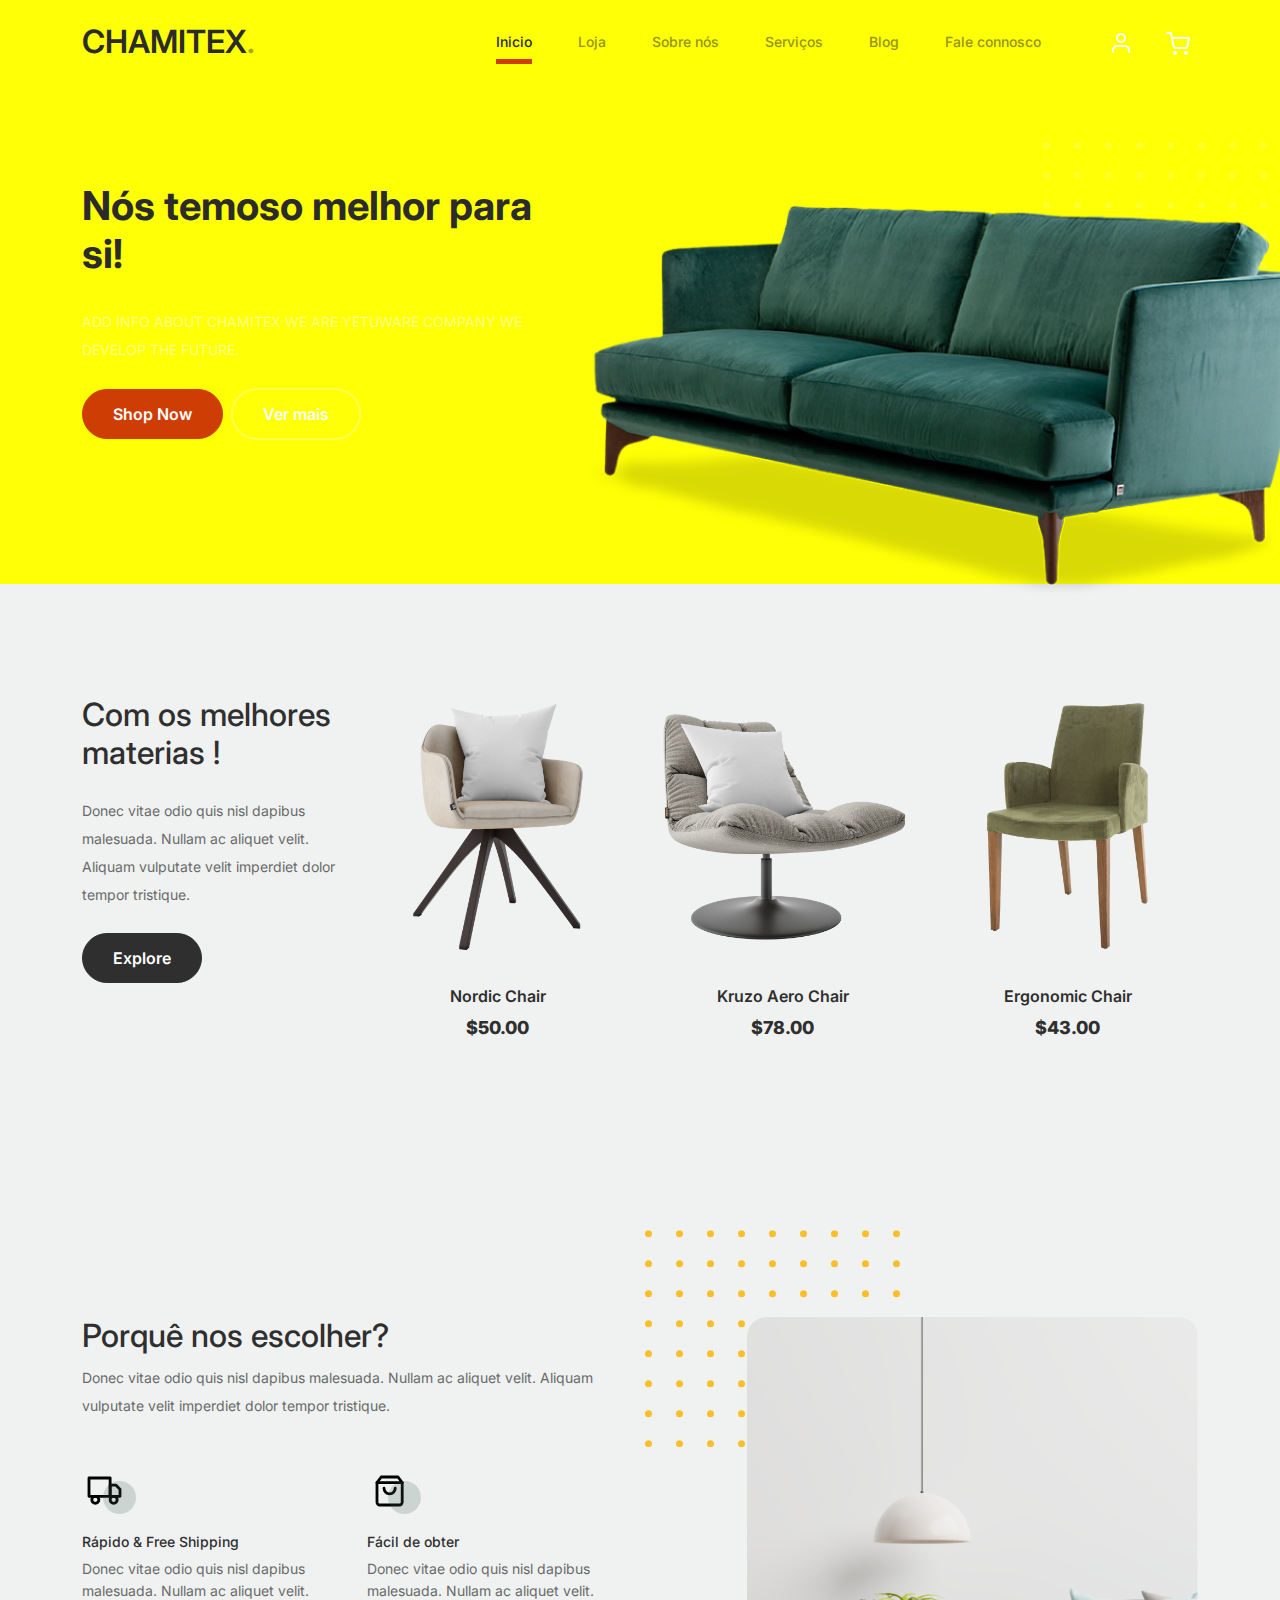
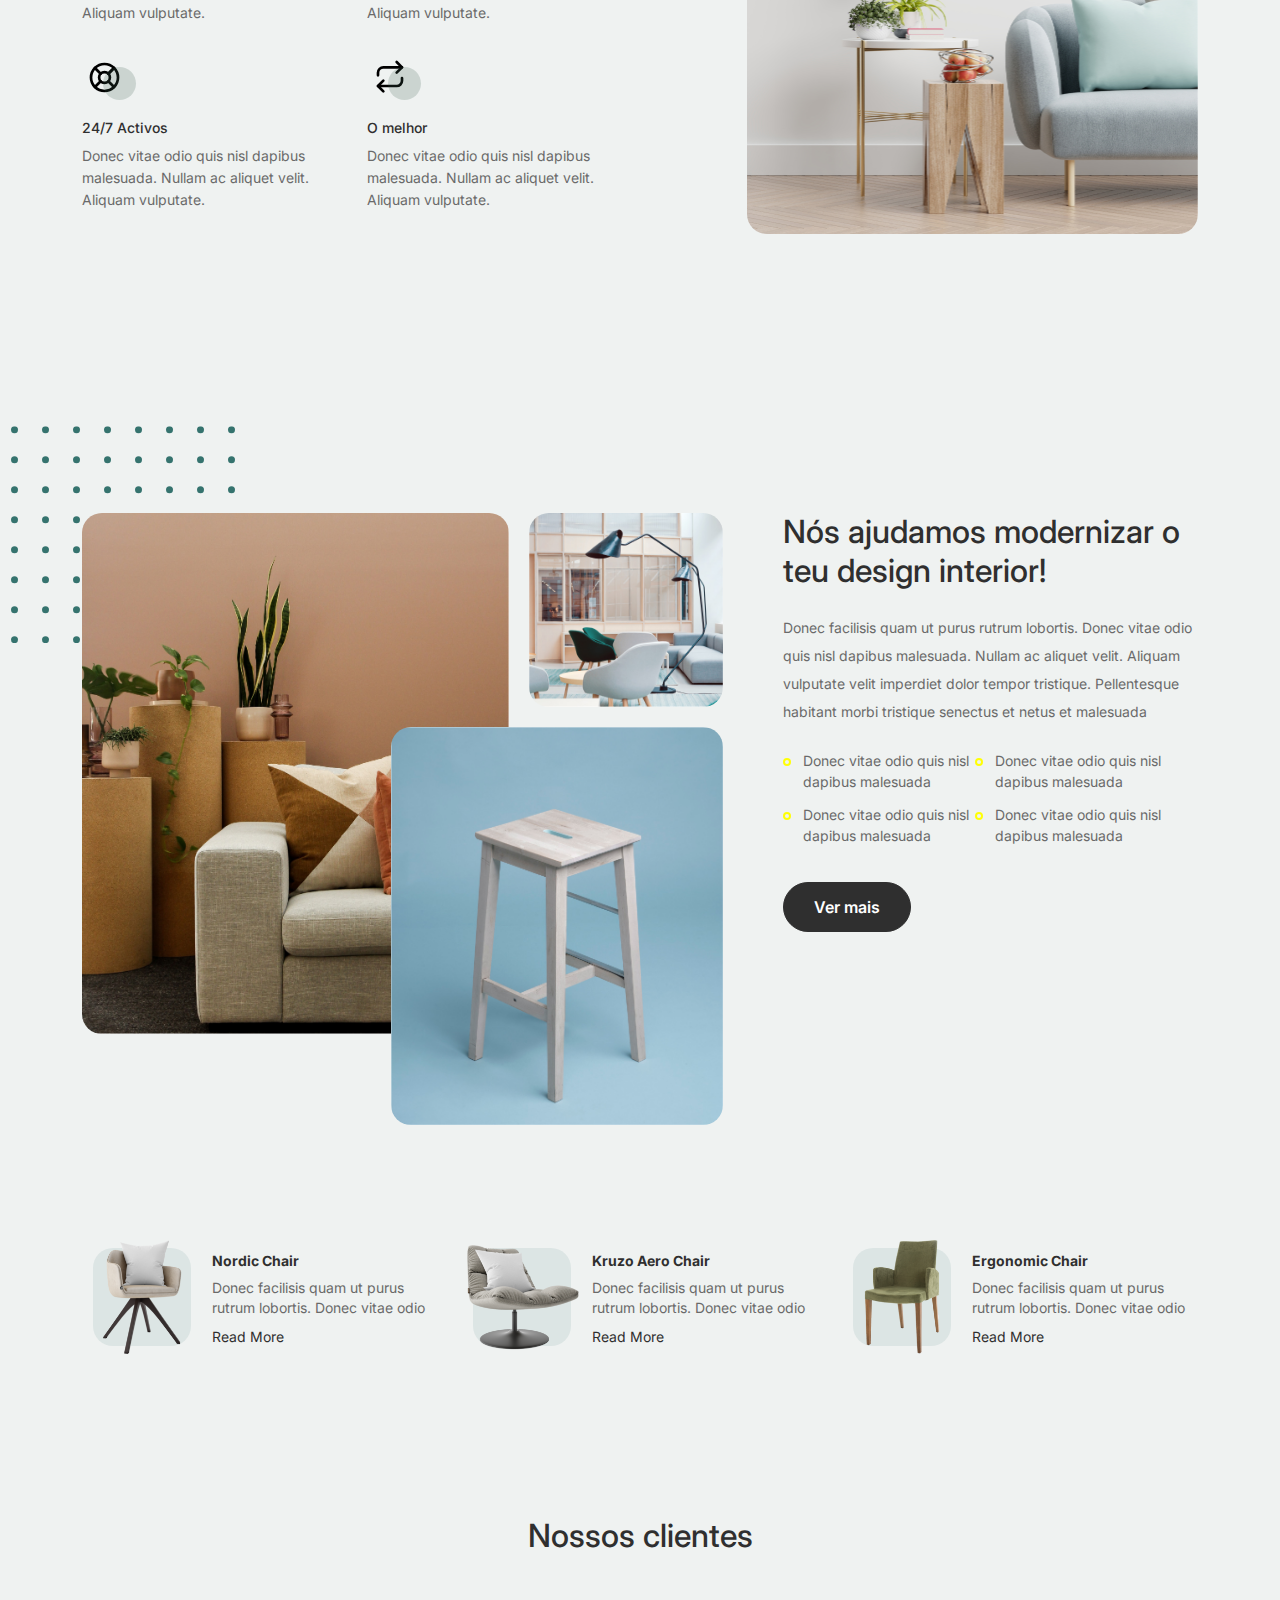
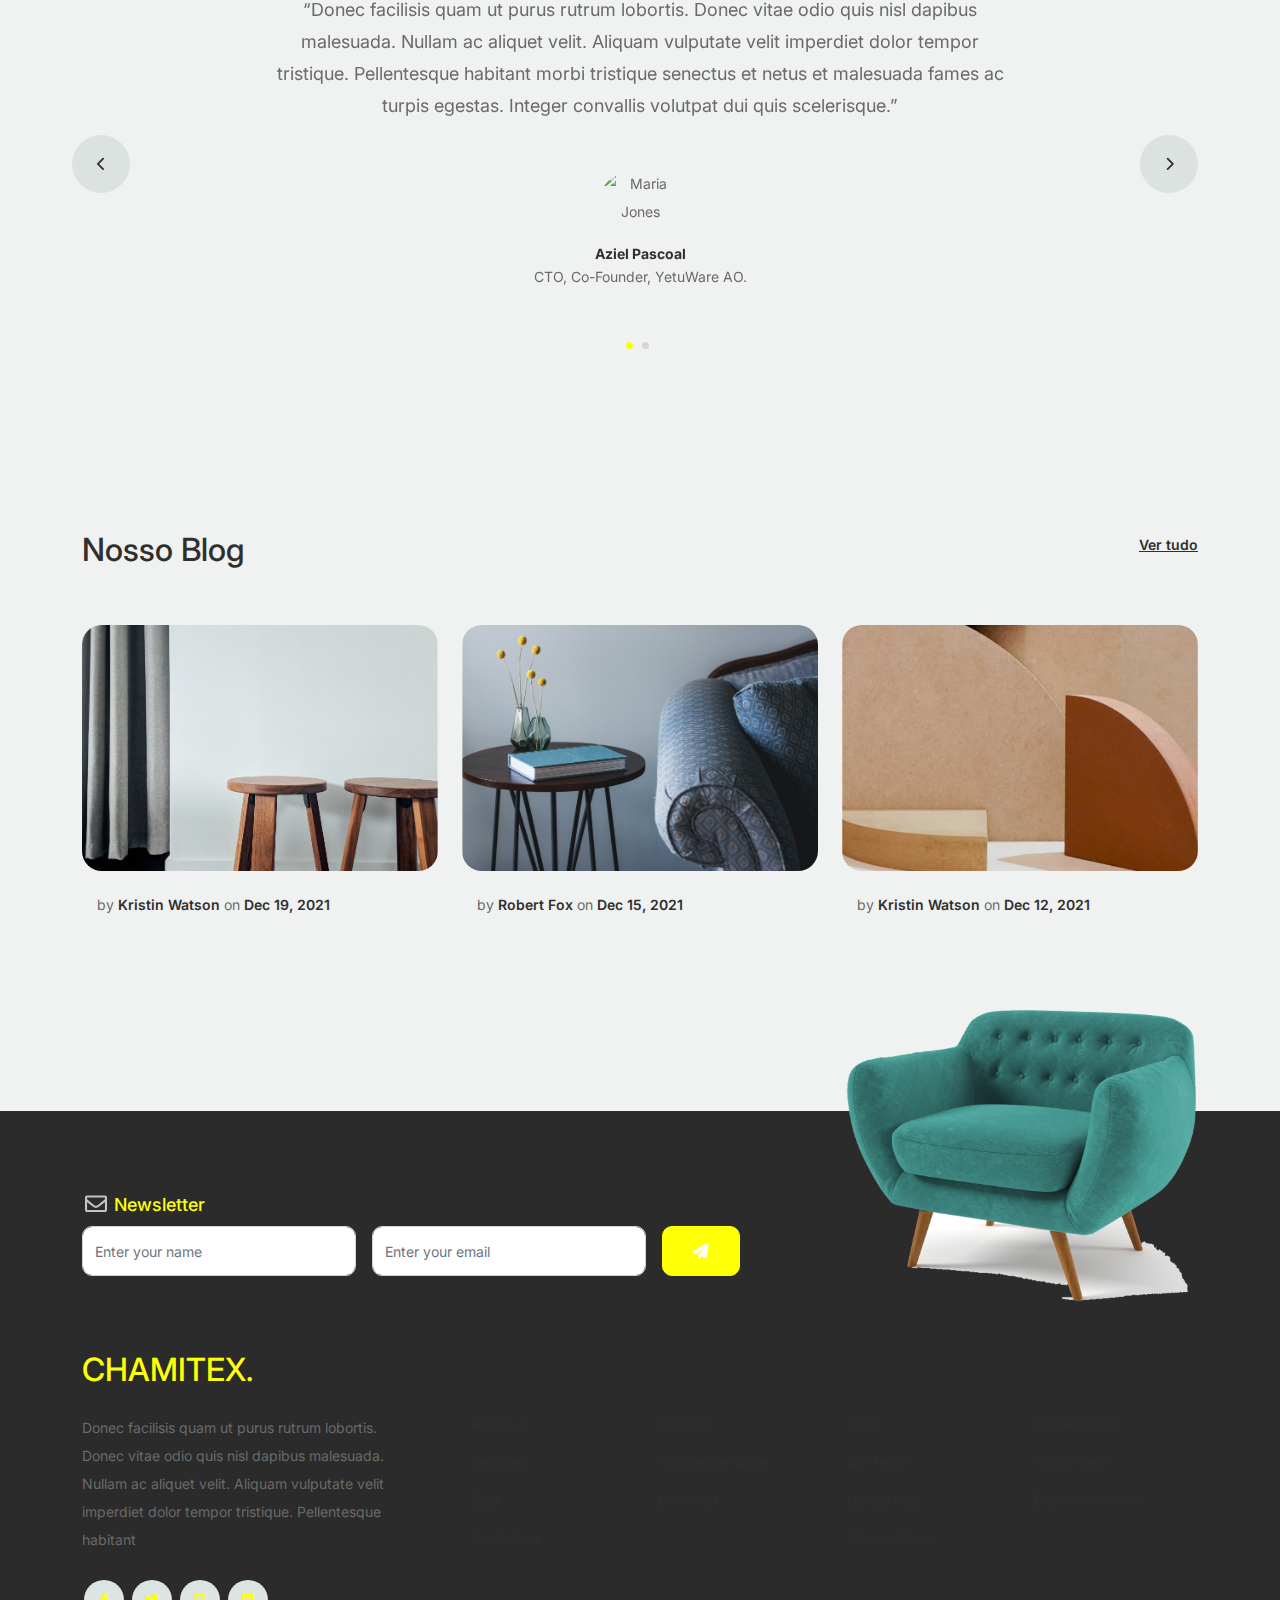
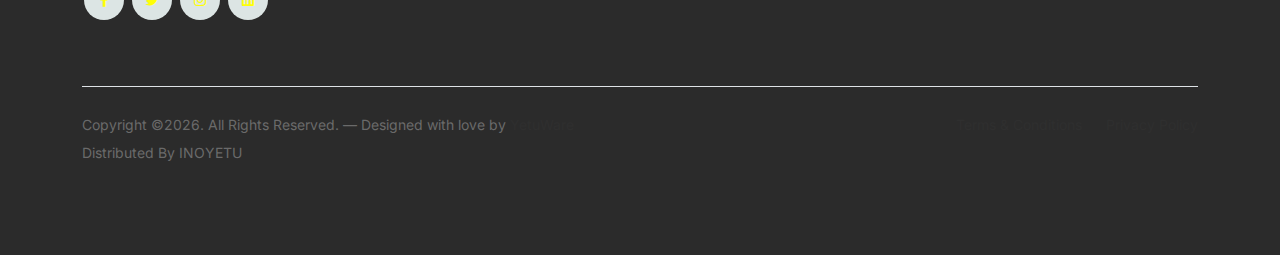
==== index.html @ 96847003 "User" ====
<!doctype html>
<html lang="en">
<head>
  <meta charset="utf-8">
  <meta name="viewport" content="width=device-width, initial-scale=1, shrink-to-fit=no">
  <meta name="author" content="yetuware.ao">
  <link rel="shortcut icon" href>

  <meta name="description" content="" />
  <meta name="keywords" content="bootstrap, bootstrap4" />

		<!-- Bootstrap CSS -->
		<link href="css/bootstrap.min.css" rel="stylesheet">
		<link href="https://cdnjs.cloudflare.com/ajax/libs/font-awesome/6.0.0-beta3/css/all.min.css" rel="stylesheet">
		<link href="css/tiny-slider.css" rel="stylesheet">
		<link href="css/style.css" rel="stylesheet">
		<title>CHAMITEX </title>
	</head>

	<body>

		<!-- Start Header/Navigation -->
		<nav class="custom-navbar navbar navbar navbar-expand-md navbar-dark bg-dark" arial-label="Furni navigation bar">

			<div class="container">
				<a class="navbar-brand" href="index.html" style="color:#2b2b2b">CHAMITEX<span>.</span></a>

				<button class="navbar-toggler" type="button" data-bs-toggle="collapse" data-bs-target="#navbarsFurni" aria-controls="navbarsFurni" aria-expanded="false" aria-label="Toggle navigation">
					<span class="navbar-toggler-icon"></span>
				</button>

				<div class="collapse navbar-collapse" id="navbarsFurni">
					<ul class="custom-navbar-nav navbar-nav ms-auto mb-2 mb-md-0">
						<li class="nav-item active">
							<a class="nav-link" href="index.html">Inicio</a>
						</li>
						<li><a class="nav-link" href="shop.html">Loja</a></li>
						<li><a class="nav-link" href="about.html">Sobre nós</a></li>
						<li><a class="nav-link" href="services.html">Serviços</a></li>
						<li><a class="nav-link" href="blog.html">Blog</a></li>
						<li><a class="nav-link" href="contact.html">Fale connosco</a></li>
					</ul>

					<ul class="custom-navbar-cta navbar-nav mb-2 mb-md-0 ms-5">
						<li><a class="nav-link" href="#"><img src="images/user.svg"></a></li>
						<li><a class="nav-link" href="cart.html"><img src="images/cart.svg"></a></li>
					</ul>
				</div>
			</div>
				
		</nav>
		<!-- End Header/Navigation -->

		<!-- Start Hero Section -->
			<div class="hero">
				<div class="container">
					<div class="row justify-content-between">
						<div class="col-lg-5">
							<div class="intro-excerpt">
								<h1>Nós temos<span clsas="d-block">o melhor para si!</span></h1>
								<p class="mb-4">ADD INFO ABOUT CHAMITEX WE ARE YETUWARE COMPANY WE DEVELOP THE FUTURE.</p>
								<p><a href="" class="btn btn-secondary me-2">Shop Now</a><a href="#" class="btn btn-white-outline">Ver mais</a></p>
							</div>
						</div>
						<div class="col-lg-7">
							<div class="hero-img-wrap">
								<img src="images/couch.png" class="img-fluid">
							</div>
						</div>
					</div>
				</div>
			</div>
		<!-- End Hero Section -->

		<!-- Start Product Section -->
		<div class="product-section">
			<div class="container">
				<div class="row">

					<!-- Start Column 1 -->
					<div class="col-md-12 col-lg-3 mb-5 mb-lg-0">
						<h2 class="mb-4 section-title">Com os melhores materias !</h2>
						<p class="mb-4">Donec vitae odio quis nisl dapibus malesuada. Nullam ac aliquet velit. Aliquam vulputate velit imperdiet dolor tempor tristique. </p>
						<p><a href="shop.html" class="btn">Explore</a></p>
					</div> 
					<!-- End Column 1 -->

					<!-- Start Column 2 -->
					<div class="col-12 col-md-4 col-lg-3 mb-5 mb-md-0">
						<a class="product-item" href="cart.html">
							<img src="images/product-1.png" class="img-fluid product-thumbnail">
							<h3 class="product-title">Nordic Chair</h3>
							<strong class="product-price">$50.00</strong>

							<span class="icon-cross">
								<img src="images/cross.svg" class="img-fluid">
							</span>
						</a>
					</div> 
					<!-- End Column 2 -->

					<!-- Start Column 3 -->
					<div class="col-12 col-md-4 col-lg-3 mb-5 mb-md-0">
						<a class="product-item" href="cart.html">
							<img src="images/product-2.png" class="img-fluid product-thumbnail">
							<h3 class="product-title">Kruzo Aero Chair</h3>
							<strong class="product-price">$78.00</strong>

							<span class="icon-cross">
								<img src="images/cross.svg" class="img-fluid">
							</span>
						</a>
					</div>
					<!-- End Column 3 -->

					<!-- Start Column 4 -->
					<div class="col-12 col-md-4 col-lg-3 mb-5 mb-md-0">
						<a class="product-item" href="cart.html">
							<img src="images/product-3.png" class="img-fluid product-thumbnail">
							<h3 class="product-title">Ergonomic Chair</h3>
							<strong class="product-price">$43.00</strong>

							<span class="icon-cross">
								<img src="images/cross.svg" class="img-fluid">
							</span>
						</a>
					</div>
					<!-- End Column 4 -->

				</div>
			</div>
		</div>
		<!-- End Product Section -->

		<!-- Start Why Choose Us Section -->
		<div class="why-choose-section">
			<div class="container">
				<div class="row justify-content-between">
					<div class="col-lg-6">
						<h2 class="section-title">Porquê nos escolher?</h2>
						<p>Donec vitae odio quis nisl dapibus malesuada. Nullam ac aliquet velit. Aliquam vulputate velit imperdiet dolor tempor tristique.</p>

						<div class="row my-5">
							<div class="col-6 col-md-6">
								<div class="feature">
									<div class="icon">
										<img src="images/truck.svg" alt="Image" class="imf-fluid">
									</div>
									<h3>Rápido &amp; Free Shipping</h3>
									<p>Donec vitae odio quis nisl dapibus malesuada. Nullam ac aliquet velit. Aliquam vulputate.</p>
								</div>
							</div>

							<div class="col-6 col-md-6">
								<div class="feature">
									<div class="icon">
										<img src="images/bag.svg" alt="Image" class="imf-fluid">
									</div>
									<h3>Fácil de obter</h3>
									<p>Donec vitae odio quis nisl dapibus malesuada. Nullam ac aliquet velit. Aliquam vulputate.</p>
								</div>
							</div>

							<div class="col-6 col-md-6">
								<div class="feature">
									<div class="icon">
										<img src="images/support.svg" alt="Image" class="imf-fluid">
									</div>
									<h3>24/7 Activos</h3>
									<p>Donec vitae odio quis nisl dapibus malesuada. Nullam ac aliquet velit. Aliquam vulputate.</p>
								</div>
							</div>

							<div class="col-6 col-md-6">
								<div class="feature">
									<div class="icon">
										<img src="images/return.svg" alt="Image" class="imf-fluid">
									</div>
									<h3>O melhor</h3>
									<p>Donec vitae odio quis nisl dapibus malesuada. Nullam ac aliquet velit. Aliquam vulputate.</p>
								</div>
							</div>

						</div>
					</div>

					<div class="col-lg-5">
						<div class="img-wrap">
							<img src="images/why-choose-us-img.jpg" alt="Image" class="img-fluid">
						</div>
					</div>

				</div>
			</div>
		</div>
		<!-- End Why Choose Us Section -->

		<!-- Start We Help Section -->
		<div class="we-help-section">
			<div class="container">
				<div class="row justify-content-between">
					<div class="col-lg-7 mb-5 mb-lg-0">
						<div class="imgs-grid">
							<div class="grid grid-1"><img src="images/img-grid-1.jpg" alt="Untree.co"></div>
							<div class="grid grid-2"><img src="images/img-grid-2.jpg" alt="Untree.co"></div>
							<div class="grid grid-3"><img src="images/img-grid-3.jpg" alt="Untree.co"></div>
						</div>
					</div>
					<div class="col-lg-5 ps-lg-5">
						<h2 class="section-title mb-4">Nós ajudamos modernizar o teu design interior!</h2>
						<p>Donec facilisis quam ut purus rutrum lobortis. Donec vitae odio quis nisl dapibus malesuada. Nullam ac aliquet velit. Aliquam vulputate velit imperdiet dolor tempor tristique. Pellentesque habitant morbi tristique senectus et netus et malesuada</p>

						<ul class="list-unstyled custom-list my-4">
							<li>Donec vitae odio quis nisl dapibus malesuada</li>
							<li>Donec vitae odio quis nisl dapibus malesuada</li>
							<li>Donec vitae odio quis nisl dapibus malesuada</li>
							<li>Donec vitae odio quis nisl dapibus malesuada</li>
						</ul>
						<p><a herf="#" class="btn">Ver mais</a></p>
					</div>
				</div>
			</div>
		</div>
		<!-- End We Help Section -->

		<!-- Start Popular Product -->
		<div class="popular-product">
			<div class="container">
				<div class="row">

					<div class="col-12 col-md-6 col-lg-4 mb-4 mb-lg-0">
						<div class="product-item-sm d-flex">
							<div class="thumbnail">
								<img src="images/product-1.png" alt="Image" class="img-fluid">
							</div>
							<div class="pt-3">
								<h3>Nordic Chair</h3>
								<p>Donec facilisis quam ut purus rutrum lobortis. Donec vitae odio </p>
								<p><a href="#">Read More</a></p>
							</div>
						</div>
					</div>

					<div class="col-12 col-md-6 col-lg-4 mb-4 mb-lg-0">
						<div class="product-item-sm d-flex">
							<div class="thumbnail">
								<img src="images/product-2.png" alt="Image" class="img-fluid">
							</div>
							<div class="pt-3">
								<h3>Kruzo Aero Chair</h3>
								<p>Donec facilisis quam ut purus rutrum lobortis. Donec vitae odio </p>
								<p><a href="#">Read More</a></p>
							</div>
						</div>
					</div>

					<div class="col-12 col-md-6 col-lg-4 mb-4 mb-lg-0">
						<div class="product-item-sm d-flex">
							<div class="thumbnail">
								<img src="images/product-3.png" alt="Image" class="img-fluid">
							</div>
							<div class="pt-3">
								<h3>Ergonomic Chair</h3>
								<p>Donec facilisis quam ut purus rutrum lobortis. Donec vitae odio </p>
								<p><a href="#">Read More</a></p>
							</div>
						</div>
					</div>

				</div>
			</div>
		</div>
		<!-- End Popular Product -->

		<!-- Start Testimonial Slider -->
		<div class="testimonial-section">
			<div class="container">
				<div class="row">
					<div class="col-lg-7 mx-auto text-center">
						<h2 class="section-title">Nossos clientes</h2>
					</div>
				</div>

				<div class="row justify-content-center">
					<div class="col-lg-12">
						<div class="testimonial-slider-wrap text-center">

							<div id="testimonial-nav">
								<span class="prev" data-controls="prev"><span class="fa fa-chevron-left"></span></span>
								<span class="next" data-controls="next"><span class="fa fa-chevron-right"></span></span>
							</div>

							<div class="testimonial-slider">
								
								<div class="item">
									<div class="row justify-content-center">
										<div class="col-lg-8 mx-auto">

											<div class="testimonial-block text-center">
												<blockquote class="mb-5">
													<p>&ldquo;Donec facilisis quam ut purus rutrum lobortis. Donec vitae odio quis nisl dapibus malesuada. Nullam ac aliquet velit. Aliquam vulputate velit imperdiet dolor tempor tristique. Pellentesque habitant morbi tristique senectus et netus et malesuada fames ac turpis egestas. Integer convallis volutpat dui quis scelerisque.&rdquo;</p>
												</blockquote>

												<div class="author-info">
													<div class="author-pic">
														<img src="images/.png" alt="Maria Jones" class="img-fluid">
													</div>
													<h3 class="font-weight-bold">Aziel Pascoal</h3>
													<span class="position d-block mb-3">CTO, Co-Founder, YetuWare AO.</span>
												</div>
											</div>

										</div>
									</div>
								</div> 
								<!-- END item -->

								<div class="item">
									<div class="row justify-content-center">
										<div class="col-lg-8 mx-auto">

											<div class="testimonial-block text-center">
												<blockquote class="mb-5">
													<p>&ldquo;Donec facilisis quam ut purus rutrum lobortis. Donec vitae odio quis nisl dapibus malesuada. Nullam ac aliquet velit. Aliquam vulputate velit imperdiet dolor tempor tristique. Pellentesque habitant morbi tristique senectus et netus et malesuada fames ac turpis egestas. Integer convallis volutpat dui quis scelerisque.&rdquo;</p>
												</blockquote>

												<div class="author-info">
													<div class="author-pic">
														<img src="images/.png" alt="Maria Jones" class="img-fluid">
													</div>
													<h3 class="font-weight-bold">Kelvin Domingos</h3>
													<span class="position d-block mb-3">CEO, Co-Founder, YetuWare AO</span>
												</div>
											</div>

										</div>
									</div>
								</div> 
								<!-- END item -->

								
								<!-- END item -->

							</div>

						</div>
					</div>
				</div>
			</div>
		</div>
		<!-- End Testimonial Slider -->

		<!-- Start Blog Section -->
		<div class="blog-section">
			<div class="container">
				<div class="row mb-5">
					<div class="col-md-6">
						<h2 class="section-title">Nosso Blog</h2>
					</div>
					<div class="col-md-6 text-start text-md-end">
						<a href="#" class="more">Ver tudo</a>
					</div>
				</div>

				<div class="row">

					<div class="col-12 col-sm-6 col-md-4 mb-4 mb-md-0">
						<div class="post-entry">
							<a href="#" class="post-thumbnail"><img src="images/post-1.jpg" alt="Image" class="img-fluid"></a>
							<div class="post-content-entry">
								<h3><a href="#"></a></h3>
								<div class="meta">
									<span>by <a href="#">Kristin Watson</a></span> <span>on <a href="#">Dec 19, 2021</a></span>
								</div>
							</div>
						</div>
					</div>

					<div class="col-12 col-sm-6 col-md-4 mb-4 mb-md-0">
						<div class="post-entry">
							<a href="#" class="post-thumbnail"><img src="images/post-2.jpg" alt="Image" class="img-fluid"></a>
							<div class="post-content-entry">
								<h3><a href="#"></a></h3>
								<div class="meta">
									<span>by <a href="#">Robert Fox</a></span> <span>on <a href="#">Dec 15, 2021</a></span>
								</div>
							</div>
						</div>
					</div>

					<div class="col-12 col-sm-6 col-md-4 mb-4 mb-md-0">
						<div class="post-entry">
							<a href="#" class="post-thumbnail"><img src="images/post-3.jpg" alt="Image" class="img-fluid"></a>
							<div class="post-content-entry">
								<h3><a href="#"></a></h3>
								<div class="meta">
									<span>by <a href="#">Kristin Watson</a></span> <span>on <a href="#">Dec 12, 2021</a></span>
								</div>
							</div>
						</div>
					</div>

				</div>
			</div>
		</div>
		<!-- End Blog Section -->	

		<!-- Start Footer Section -->
		<footer class="footer-section">
			<div class="container relative">

				<div class="sofa-img">
					<img src="images/sofa.png" alt="Image" class="img-fluid">
				</div>

				<div class="row">
					<div class="col-lg-8">
						<div class="subscription-form">
							<h3 class="d-flex align-items-center"><span class="me-1"><img src="images/envelope-outline.svg" alt="Image" class="img-fluid"></span><span>Newsletter</span></h3>

							<form action="#" class="row g-3">
								<div class="col-auto">
									<input type="text" class="form-control" placeholder="Enter your name">
								</div>
								<div class="col-auto">
									<input type="email" class="form-control" placeholder="Enter your email">
								</div>
								<div class="col-auto">
									<button class="btn btn-primary">
										<span class="fa fa-paper-plane"></span>
									</button>
								</div>
							</form>

						</div>
					</div>
				</div>

				<div class="row g-5 mb-5">
					<div class="col-lg-4">
						<div class="mb-4 footer-logo-wrap"><a href="#" class="footer-logo">CHAMITEX<span>.</span></a></div>
						<p class="mb-4">Donec facilisis quam ut purus rutrum lobortis. Donec vitae odio quis nisl dapibus malesuada. Nullam ac aliquet velit. Aliquam vulputate velit imperdiet dolor tempor tristique. Pellentesque habitant</p>

						<ul class="list-unstyled custom-social">
							<li><a href="#"><span class="fa fa-brands fa-facebook-f"></span></a></li>
							<li><a href="#"><span class="fa fa-brands fa-twitter"></span></a></li>
							<li><a href="#"><span class="fa fa-brands fa-instagram"></span></a></li>
							<li><a href="#"><span class="fa fa-brands fa-linkedin"></span></a></li>
						</ul>
					</div>

					<div class="col-lg-8">
						<div class="row links-wrap">
							<div class="col-6 col-sm-6 col-md-3">
								<ul class="list-unstyled">
									<li><a href="#">About us</a></li>
									<li><a href="#">Services</a></li>
									<li><a href="#">Blog</a></li>
									<li><a href="#">Contact us</a></li>
								</ul>
							</div>

							<div class="col-6 col-sm-6 col-md-3">
								<ul class="list-unstyled">
									<li><a href="#">Support</a></li>
									<li><a href="#">Knowledge base</a></li>
									<li><a href="#">Live chat</a></li>
								</ul>
							</div>

							<div class="col-6 col-sm-6 col-md-3">
								<ul class="list-unstyled">
									<li><a href="#">Jobs</a></li>
									<li><a href="#">Our team</a></li>
									<li><a href="#">Leadership</a></li>
									<li><a href="#">Privacy Policy</a></li>
								</ul>
							</div>

							<div class="col-6 col-sm-6 col-md-3">
								<ul class="list-unstyled">
									<li><a href="#">Nordic Chair</a></li>
									<li><a href="#">Kruzo Aero</a></li>
									<li><a href="#">Ergonomic Chair</a></li>
								</ul>
							</div>
						</div>
					</div>

				</div>

				<div class="border-top copyright">
					<div class="row pt-4">
						<div class="col-lg-6">
							<p class="mb-2 text-center text-lg-start">Copyright &copy;<script>document.write(new Date().getFullYear());</script>. All Rights Reserved. &mdash; Designed with love by <a href="https://yetuware.ao">YetuWare</a> Distributed By <a hreff="https://yetuware.ao">INOYETU</a>  <!-- License information: https://untree.co/license/ -->
            </p>
						</div>

						<div class="col-lg-6 text-center text-lg-end">
							<ul class="list-unstyled d-inline-flex ms-auto">
								<li class="me-4"><a href="#">Terms &amp; Conditions</a></li>
								<li><a href="#">Privacy Policy</a></li>
							</ul>
						</div>

					</div>
				</div>

			</div>
		</footer>
		<!-- End Footer Section -->	


		<script src="js/bootstrap.bundle.min.js"></script>
		<script src="js/tiny-slider.js"></script>
		<script src="js/custom.js"></script>
	</body>

</html>
---- css/tiny-slider.css ----
.tns-outer{padding:0 !important}.tns-outer [hidden]{display:none !important}.tns-outer [aria-controls],.tns-outer [data-action]{cursor:pointer}.tns-slider{-webkit-transition:all 0s;-moz-transition:all 0s;transition:all 0s}.tns-slider>.tns-item{-webkit-box-sizing:border-box;-moz-box-sizing:border-box;box-sizing:border-box}.tns-horizontal.tns-subpixel{white-space:nowrap}.tns-horizontal.tns-subpixel>.tns-item{display:inline-block;vertical-align:top;white-space:normal}.tns-horizontal.tns-no-subpixel:after{content:'';display:table;clear:both}.tns-horizontal.tns-no-subpixel>.tns-item{float:left}.tns-horizontal.tns-carousel.tns-no-subpixel>.tns-item{margin-right:-100%}.tns-no-calc{position:relative;left:0}.tns-gallery{position:relative;left:0;min-height:1px}.tns-gallery>.tns-item{position:absolute;left:-100%;-webkit-transition:transform 0s, opacity 0s;-moz-transition:transform 0s, opacity 0s;transition:transform 0s, opacity 0s}.tns-gallery>.tns-slide-active{position:relative;left:auto !important}.tns-gallery>.tns-moving{-webkit-transition:all 0.25s;-moz-transition:all 0.25s;transition:all 0.25s}.tns-autowidth{display:inline-block}.tns-lazy-img{-webkit-transition:opacity 0.6s;-moz-transition:opacity 0.6s;transition:opacity 0.6s;opacity:0.6}.tns-lazy-img.tns-complete{opacity:1}.tns-ah{-webkit-transition:height 0s;-moz-transition:height 0s;transition:height 0s}.tns-ovh{overflow:hidden}.tns-visually-hidden{position:absolute;left:-10000em}.tns-transparent{opacity:0;visibility:hidden}.tns-fadeIn{opacity:1;filter:alpha(opacity=100);z-index:0}.tns-normal,.tns-fadeOut{opacity:0;filter:alpha(opacity=0);z-index:-1}.tns-vpfix{white-space:nowrap}.tns-vpfix>div,.tns-vpfix>li{display:inline-block}.tns-t-subp2{margin:0 auto;width:310px;position:relative;height:10px;overflow:hidden}.tns-t-ct{width:2333.3333333%;width:-webkit-calc(100% * 70 / 3);width:-moz-calc(100% * 70 / 3);width:calc(100% * 70 / 3);position:absolute;right:0}.tns-t-ct:after{content:'';display:table;clear:both}.tns-t-ct>div{width:1.4285714%;width:-webkit-calc(100% / 70);width:-moz-calc(100% / 70);width:calc(100% / 70);height:10px;float:left}

/*# sourceMappingURL=sourcemaps/tiny-slider.css.map */
---- css/style.css ----
@import url("https://fonts.googleapis.com/css2?family=Inter:wght@400;500;600;700;800&display=swap");
body {
  overflow-x: hidden;
  position: relative; }

body {
  font-family: "Inter", sans-serif;
  font-weight: 400;
  line-height: 28px;
  color: #6a6a6a;
  font-size: 14px;
  background-color: #eff2f1; }

a {
  text-decoration: none;
  -webkit-transition: .3s all ease;
  -o-transition: .3s all ease;
  transition: .3s all ease;
  color: #2f2f2f;
  text-decoration: underline; }
  a:hover {
    color: #2f2f2f;
    text-decoration: none; }
  a.more {
    font-weight: 600; }

.custom-navbar {
  background: #ffff06 !important;
  padding-top: 20px;
  padding-bottom: 20px; }
  .custom-navbar .navbar-brand {
    font-size: 32px;
    font-weight: 600; }
    .custom-navbar .navbar-brand > span {
      opacity: .4; }
  .custom-navbar .navbar-toggler {
    border-color: transparent; }
    .custom-navbar .navbar-toggler:active, .custom-navbar .navbar-toggler:focus {
      -webkit-box-shadow: none;
      box-shadow: none;
      outline: none; }
  @media (min-width: 992px) {
    .custom-navbar .custom-navbar-nav li {
      margin-left: 15px;
      margin-right: 15px; } }
  .custom-navbar .custom-navbar-nav li a {
    font-weight: 500;
    color: #2b2b2b !important;
    opacity: .5;
    -webkit-transition: .3s all ease;
    -o-transition: .3s all ease;
    transition: .3s all ease;
    position: relative; }
    @media (min-width: 768px) {
      .custom-navbar .custom-navbar-nav li a:before {
        content: "";
        position: absolute;
        bottom: 0;
        left: 8px;
        right: 8px;
        background: #cd3d04;
        height: 5px;
        opacity: 1;
        visibility: visible;
        width: 0;
        -webkit-transition: .15s all ease-out;
        -o-transition: .15s all ease-out;
        transition: .15s all ease-out; } }
    .custom-navbar .custom-navbar-nav li a:hover {
      opacity: 1; }
      .custom-navbar .custom-navbar-nav li a:hover:before {
        width: calc(100% - 16px); }
  .custom-navbar .custom-navbar-nav li.active a {
    opacity: 1; }
    .custom-navbar .custom-navbar-nav li.active a:before {
      width: calc(100% - 16px); }
  .custom-navbar .custom-navbar-cta {
    margin-left: 0 !important;
    -webkit-box-orient: horizontal;
    -webkit-box-direction: normal;
    -ms-flex-direction: row;
    flex-direction: row; }
    @media (min-width: 768px) {
      .custom-navbar .custom-navbar-cta {
        margin-left: 40px !important; } }
    .custom-navbar .custom-navbar-cta li {
      margin-left: 0px;
      margin-right: 0px; }
      .custom-navbar .custom-navbar-cta li:first-child {
        margin-right: 20px; }

.hero {
  background: #ffff06;
  padding: calc(4rem - 30px) 0 0rem 0; }
  @media (min-width: 768px) {
    .hero {
      padding: calc(4rem - 30px) 0 4rem 0; } }
  @media (min-width: 992px) {
    .hero {
      padding: calc(8rem - 30px) 0 8rem 0; } }
  .hero .intro-excerpt {
    position: relative;
    z-index: 4; }
    @media (min-width: 992px) {
      .hero .intro-excerpt {
        max-width: 450px; } }
  .hero h1 {
    font-weight: 700;
    color: #2b2b2b;
    margin-bottom: 30px; }
    @media (min-width: 1400px) {
      .hero h1 {
        font-size: 54px; } }
  .hero p {
    color: rgba(255, 255, 255, 0.5);
    margin-botom: 30px; }
  .hero .hero-img-wrap {
    position: relative; }
    .hero .hero-img-wrap img {
      position: relative;
      top: 0px;
      right: 0px;
      z-index: 2;
      max-width: 780px;
      left: -20px; }
      @media (min-width: 768px) {
        .hero .hero-img-wrap img {
          right: 0px;
          left: -100px; } }
      @media (min-width: 992px) {
        .hero .hero-img-wrap img {
          left: 0px;
          top: -80px;
          position: absolute;
          right: -50px; } }
      @media (min-width: 1200px) {
        .hero .hero-img-wrap img {
          left: 0px;
          top: -80px;
          right: -100px; } }
    .hero .hero-img-wrap:after {
      content: "";
      position: absolute;
      width: 255px;
      height: 217px;
      background-image: url("../images/dots-light.svg");
      background-size: contain;
      background-repeat: no-repeat;
      right: -100px;
      top: -0px; }
      @media (min-width: 1200px) {
        .hero .hero-img-wrap:after {
          top: -40px; } }

.btn {
  font-weight: 600;
  padding: 12px 30px;
  border-radius: 30px;
  color: #fff;
  background: #2f2f2f;
  border-color: #2f2f2f; }
  .btn:hover {
    color: #2b2b2b;
    background: #222222;
    border-color: #222222; }
  .btn:active, .btn:focus {
    outline: none !important;
    -webkit-box-shadow: none;
    box-shadow: none; }
  .btn.btn-primary {
    background: #ffff06;
    border-color: #ffff06; }
    .btn.btn-primary:hover {
      background: #314d43;
      border-color: #314d43; }
  .btn.btn-secondary {
    color: #fff;
    background: #cd3d04;
    border-color: #cd3d04; }
    .btn.btn-secondary:hover {
      background: #f8b810;
      border-color: #f8b810; }
  .btn.btn-white-outline {
    background: transparent;
    border-width: 2px;
    border-color: rgba(255, 255, 255, 0.3); }
    .btn.btn-white-outline:hover {
      border-color: white;
      color: #2b2b2b; }

.section-title {
  color: #2f2f2f; }

.product-section {
  padding: 7rem 0; }
  .product-section .product-item {
    text-align: center;
    text-decoration: none;
    display: block;
    position: relative;
    padding-bottom: 50px;
    cursor: pointer; }
    .product-section .product-item .product-thumbnail {
      margin-bottom: 30px;
      position: relative;
      top: 0;
      -webkit-transition: .3s all ease;
      -o-transition: .3s all ease;
      transition: .3s all ease; }
    .product-section .product-item h3 {
      font-weight: 600;
      font-size: 16px; }
    .product-section .product-item strong {
      font-weight: 800 !important;
      font-size: 18px !important; }
    .product-section .product-item h3, .product-section .product-item strong {
      color: #2f2f2f;
      text-decoration: none; }
    .product-section .product-item .icon-cross {
      position: absolute;
      width: 35px;
      height: 35px;
      display: inline-block;
      background: #2f2f2f;
      bottom: 15px;
      left: 50%;
      -webkit-transform: translateX(-50%);
      -ms-transform: translateX(-50%);
      transform: translateX(-50%);
      margin-bottom: -17.5px;
      border-radius: 50%;
      opacity: 0;
      visibility: hidden;
      -webkit-transition: .3s all ease;
      -o-transition: .3s all ease;
      transition: .3s all ease; }
      .product-section .product-item .icon-cross img {
        position: absolute;
        left: 50%;
        top: 50%;
        -webkit-transform: translate(-50%, -50%);
        -ms-transform: translate(-50%, -50%);
        transform: translate(-50%, -50%); }
    .product-section .product-item:before {
      bottom: 0;
      left: 0;
      right: 0;
      position: absolute;
      content: "";
      background: #dce5e4;
      height: 0%;
      z-index: -1;
      border-radius: 10px;
      -webkit-transition: .3s all ease;
      -o-transition: .3s all ease;
      transition: .3s all ease; }
    .product-section .product-item:hover .product-thumbnail {
      top: -25px; }
    .product-section .product-item:hover .icon-cross {
      bottom: 0;
      opacity: 1;
      visibility: visible; }
    .product-section .product-item:hover:before {
      height: 70%; }

.why-choose-section {
  padding: 7rem 0; }
  .why-choose-section .img-wrap {
    position: relative; }
    .why-choose-section .img-wrap:before {
      position: absolute;
      content: "";
      width: 255px;
      height: 217px;
      background-image: url("../images/dots-yellow.svg");
      background-repeat: no-repeat;
      background-size: contain;
      -webkit-transform: translate(-40%, -40%);
      -ms-transform: translate(-40%, -40%);
      transform: translate(-40%, -40%);
      z-index: -1; }
    .why-choose-section .img-wrap img {
      border-radius: 20px; }

.feature {
  margin-bottom: 30px; }
  .feature .icon {
    display: inline-block;
    position: relative;
    margin-bottom: 20px; }
    .feature .icon:before {
      content: "";
      width: 33px;
      height: 33px;
      position: absolute;
      background: rgba(59, 93, 80, 0.2);
      border-radius: 50%;
      right: -8px;
      bottom: 0; }
  .feature h3 {
    font-size: 14px;
    color: #2f2f2f; }
  .feature p {
    font-size: 14px;
    line-height: 22px;
    color: #6a6a6a; }

.we-help-section {
  padding: 7rem 0; }
  .we-help-section .imgs-grid {
    display: -ms-grid;
    display: grid;
    -ms-grid-columns: (1fr)[27];
    grid-template-columns: repeat(27, 1fr);
    position: relative; }
    .we-help-section .imgs-grid:before {
      position: absolute;
      content: "";
      width: 255px;
      height: 217px;
      background-image: url("../images/dots-green.svg");
      background-size: contain;
      background-repeat: no-repeat;
      -webkit-transform: translate(-40%, -40%);
      -ms-transform: translate(-40%, -40%);
      transform: translate(-40%, -40%);
      z-index: -1; }
    .we-help-section .imgs-grid .grid {
      position: relative; }
      .we-help-section .imgs-grid .grid img {
        border-radius: 20px;
        max-width: 100%; }
      .we-help-section .imgs-grid .grid.grid-1 {
        -ms-grid-column: 1;
        -ms-grid-column-span: 18;
        grid-column: 1 / span 18;
        -ms-grid-row: 1;
        -ms-grid-row-span: 27;
        grid-row: 1 / span 27; }
      .we-help-section .imgs-grid .grid.grid-2 {
        -ms-grid-column: 19;
        -ms-grid-column-span: 27;
        grid-column: 19 / span 27;
        -ms-grid-row: 1;
        -ms-grid-row-span: 5;
        grid-row: 1 / span 5;
        padding-left: 20px; }
      .we-help-section .imgs-grid .grid.grid-3 {
        -ms-grid-column: 14;
        -ms-grid-column-span: 16;
        grid-column: 14 / span 16;
        -ms-grid-row: 6;
        -ms-grid-row-span: 27;
        grid-row: 6 / span 27;
        padding-top: 20px; }

.custom-list {
  width: 100%; }
  .custom-list li {
    display: inline-block;
    width: calc(50% - 20px);
    margin-bottom: 12px;
    line-height: 1.5;
    position: relative;
    padding-left: 20px; }
    .custom-list li:before {
      content: "";
      width: 8px;
      height: 8px;
      border-radius: 50%;
      border: 2px solid #ffff06;
      position: absolute;
      left: 0;
      top: 8px; }

.popular-product {
  padding: 0 0 7rem 0; }
  .popular-product .product-item-sm h3 {
    font-size: 14px;
    font-weight: 700;
    color: #2f2f2f; }
  .popular-product .product-item-sm a {
    text-decoration: none;
    color: #2f2f2f;
    -webkit-transition: .3s all ease;
    -o-transition: .3s all ease;
    transition: .3s all ease; }
    .popular-product .product-item-sm a:hover {
      color: rgba(47, 47, 47, 0.5); }
  .popular-product .product-item-sm p {
    line-height: 1.4;
    margin-bottom: 10px;
    font-size: 14px; }
  .popular-product .product-item-sm .thumbnail {
    margin-right: 10px;
    -webkit-box-flex: 0;
    -ms-flex: 0 0 120px;
    flex: 0 0 120px;
    position: relative; }
    .popular-product .product-item-sm .thumbnail:before {
      content: "";
      position: absolute;
      border-radius: 20px;
      background: #dce5e4;
      width: 98px;
      height: 98px;
      top: 50%;
      left: 50%;
      -webkit-transform: translate(-50%, -50%);
      -ms-transform: translate(-50%, -50%);
      transform: translate(-50%, -50%);
      z-index: -1; }

.testimonial-section {
  padding: 3rem 0 7rem 0; }

.testimonial-slider-wrap {
  position: relative; }
  .testimonial-slider-wrap .tns-inner {
    padding-top: 30px; }
  .testimonial-slider-wrap .item .testimonial-block blockquote {
    font-size: 16px; }
    @media (min-width: 768px) {
      .testimonial-slider-wrap .item .testimonial-block blockquote {
        line-height: 32px;
        font-size: 18px; } }
  .testimonial-slider-wrap .item .testimonial-block .author-info .author-pic {
    margin-bottom: 20px; }
    .testimonial-slider-wrap .item .testimonial-block .author-info .author-pic img {
      max-width: 80px;
      border-radius: 50%; }
  .testimonial-slider-wrap .item .testimonial-block .author-info h3 {
    font-size: 14px;
    font-weight: 700;
    color: #2f2f2f;
    margin-bottom: 0; }
  .testimonial-slider-wrap #testimonial-nav {
    position: absolute;
    top: 50%;
    z-index: 99;
    width: 100%;
    display: none; }
    @media (min-width: 768px) {
      .testimonial-slider-wrap #testimonial-nav {
        display: block; } }
    .testimonial-slider-wrap #testimonial-nav > span {
      cursor: pointer;
      position: absolute;
      width: 58px;
      height: 58px;
      line-height: 58px;
      border-radius: 50%;
      background: rgba(59, 93, 80, 0.1);
      color: #2f2f2f;
      -webkit-transition: .3s all ease;
      -o-transition: .3s all ease;
      transition: .3s all ease; }
      .testimonial-slider-wrap #testimonial-nav > span:hover {
        background: #ffff06;
        color: #2b2b2b; }
    .testimonial-slider-wrap #testimonial-nav .prev {
      left: -10px; }
    .testimonial-slider-wrap #testimonial-nav .next {
      right: 0; }
  .testimonial-slider-wrap .tns-nav {
    position: absolute;
    bottom: -50px;
    left: 50%;
    -webkit-transform: translateX(-50%);
    -ms-transform: translateX(-50%);
    transform: translateX(-50%); }
    .testimonial-slider-wrap .tns-nav button {
      background: none;
      border: none;
      display: inline-block;
      position: relative;
      width: 0 !important;
      height: 7px !important;
      margin: 2px; }
      .testimonial-slider-wrap .tns-nav button:active, .testimonial-slider-wrap .tns-nav button:focus, .testimonial-slider-wrap .tns-nav button:hover {
        outline: none;
        -webkit-box-shadow: none;
        box-shadow: none;
        background: none; }
      .testimonial-slider-wrap .tns-nav button:before {
        display: block;
        width: 7px;
        height: 7px;
        left: 0;
        top: 0;
        position: absolute;
        content: "";
        border-radius: 50%;
        -webkit-transition: .3s all ease;
        -o-transition: .3s all ease;
        transition: .3s all ease;
        background-color: #d6d6d6; }
      .testimonial-slider-wrap .tns-nav button:hover:before, .testimonial-slider-wrap .tns-nav button.tns-nav-active:before {
        background-color: #ffff06; }

.before-footer-section {
  padding: 7rem 0 12rem 0 !important; }

.blog-section {
  padding: 7rem 0 12rem 0; }
  .blog-section .post-entry a {
    text-decoration: none; }
  .blog-section .post-entry .post-thumbnail {
    display: block;
    margin-bottom: 20px; }
    .blog-section .post-entry .post-thumbnail img {
      border-radius: 20px;
      -webkit-transition: .3s all ease;
      -o-transition: .3s all ease;
      transition: .3s all ease; }
  .blog-section .post-entry .post-content-entry {
    padding-left: 15px;
    padding-right: 15px; }
    .blog-section .post-entry .post-content-entry h3 {
      font-size: 16px;
      margin-bottom: 0;
      font-weight: 600;
      margin-bottom: 7px; }
    .blog-section .post-entry .post-content-entry .meta {
      font-size: 14px; }
      .blog-section .post-entry .post-content-entry .meta a {
        font-weight: 600; }
  .blog-section .post-entry:hover .post-thumbnail img, .blog-section .post-entry:focus .post-thumbnail img {
    opacity: .7; }

.footer-section {
  padding: 80px 0;
  background: #2b2b2b; }
  .footer-section .relative {
    position: relative; }
  .footer-section a {
    text-decoration: none;
    color: #2f2f2f;
    -webkit-transition: .3s all ease;
    -o-transition: .3s all ease;
    transition: .3s all ease; }
    .footer-section a:hover {
      color: rgba(47, 47, 47, 0.5); }
  .footer-section .subscription-form {
    margin-bottom: 40px;
    position: relative;
    z-index: 2;
    margin-top: 100px; }
    @media (min-width: 992px) {
      .footer-section .subscription-form {
        margin-top: 0px;
        margin-bottom: 80px; } }
    .footer-section .subscription-form h3 {
      font-size: 18px;
      font-weight: 500;
      color: #ffff06; }
    .footer-section .subscription-form .form-control {
      height: 50px;
      border-radius: 10px;
      font-family: "Inter", sans-serif; }
      .footer-section .subscription-form .form-control:active, .footer-section .subscription-form .form-control:focus {
        outline: none;
        -webkit-box-shadow: none;
        box-shadow: none;
        border-color: #ffff06;
        -webkit-box-shadow: 0 1px 4px 0 rgba(0, 0, 0, 0.2);
        box-shadow: 0 1px 4px 0 rgba(0, 0, 0, 0.2); }
      .footer-section .subscription-form .form-control::-webkit-input-placeholder {
        font-size: 14px; }
      .footer-section .subscription-form .form-control::-moz-placeholder {
        font-size: 14px; }
      .footer-section .subscription-form .form-control:-ms-input-placeholder {
        font-size: 14px; }
      .footer-section .subscription-form .form-control:-moz-placeholder {
        font-size: 14px; }
    .footer-section .subscription-form .btn {
      border-radius: 10px !important; }
  .footer-section .sofa-img {
    position: absolute;
    top: -200px;
    z-index: 1;
    right: 0; }
    .footer-section .sofa-img img {
      max-width: 380px; }
  .footer-section .links-wrap {
    margin-top: 0px; }
    @media (min-width: 992px) {
      .footer-section .links-wrap {
        margin-top: 54px; } }
    .footer-section .links-wrap ul li {
      margin-bottom: 10px; }
  .footer-section .footer-logo-wrap .footer-logo {
    font-size: 32px;
    font-weight: 500;
    text-decoration: none;
    color: #ffff06; }
  .footer-section .custom-social li {
    margin: 2px;
    display: inline-block; }
    .footer-section .custom-social li a {
      width: 40px;
      height: 40px;
      text-align: center;
      line-height: 40px;
      display: inline-block;
      background: #dce5e4;
      color: #ffff06;
      border-radius: 50%; }
      .footer-section .custom-social li a:hover {
        background: #ffff06;
        color: #2b2b2b; }
  .footer-section .border-top {
    border-color: #dce5e4; }
    .footer-section .border-top.copyright {
      font-size: 14px !important; }

.untree_co-section {
  padding: 7rem 0; }

.form-control {
  height: 50px;
  border-radius: 10px;
  font-family: "Inter", sans-serif; }
  .form-control:active, .form-control:focus {
    outline: none;
    -webkit-box-shadow: none;
    box-shadow: none;
    border-color: #ffff06;
    -webkit-box-shadow: 0 1px 4px 0 rgba(0, 0, 0, 0.2);
    box-shadow: 0 1px 4px 0 rgba(0, 0, 0, 0.2); }
  .form-control::-webkit-input-placeholder {
    font-size: 14px; }
  .form-control::-moz-placeholder {
    font-size: 14px; }
  .form-control:-ms-input-placeholder {
    font-size: 14px; }
  .form-control:-moz-placeholder {
    font-size: 14px; }

.service {
  line-height: 1.5; }
  .service .service-icon {
    border-radius: 10px;
    -webkit-box-flex: 0;
    -ms-flex: 0 0 50px;
    flex: 0 0 50px;
    height: 50px;
    line-height: 50px;
    text-align: center;
    background: #ffff06;
    margin-right: 20px;
    color: #2b2b2b; }

textarea {
  height: auto !important; }

.site-blocks-table {
  overflow: auto; }
  .site-blocks-table .product-thumbnail {
    width: 200px; }
  .site-blocks-table .btn {
    padding: 2px 10px; }
  .site-blocks-table thead th {
    padding: 30px;
    text-align: center;
    border-width: 0px !important;
    vertical-align: middle;
    color: rgba(0, 0, 0, 0.8);
    font-size: 18px; }
  .site-blocks-table td {
    padding: 20px;
    text-align: center;
    vertical-align: middle;
    color: rgba(0, 0, 0, 0.8); }
  .site-blocks-table tbody tr:first-child td {
    border-top: 1px solid #ffff06 !important; }
  .site-blocks-table .btn {
    background: none !important;
    color: #000000;
    border: none;
    height: auto !important; }

.site-block-order-table th {
  border-top: none !important;
  border-bottom-width: 1px !important; }

.site-block-order-table td, .site-block-order-table th {
  color: #000000; }

.couponcode-wrap input {
  border-radius: 10px !important; }

.text-primary {
  color: #ffff06 !important; }

.thankyou-icon {
  position: relative;
  color: #ffff06; }
  .thankyou-icon:before {
    position: absolute;
    content: "";
    width: 50px;
    height: 50px;
    border-radius: 50%;
    background: rgba(59, 93, 80, 0.2); }
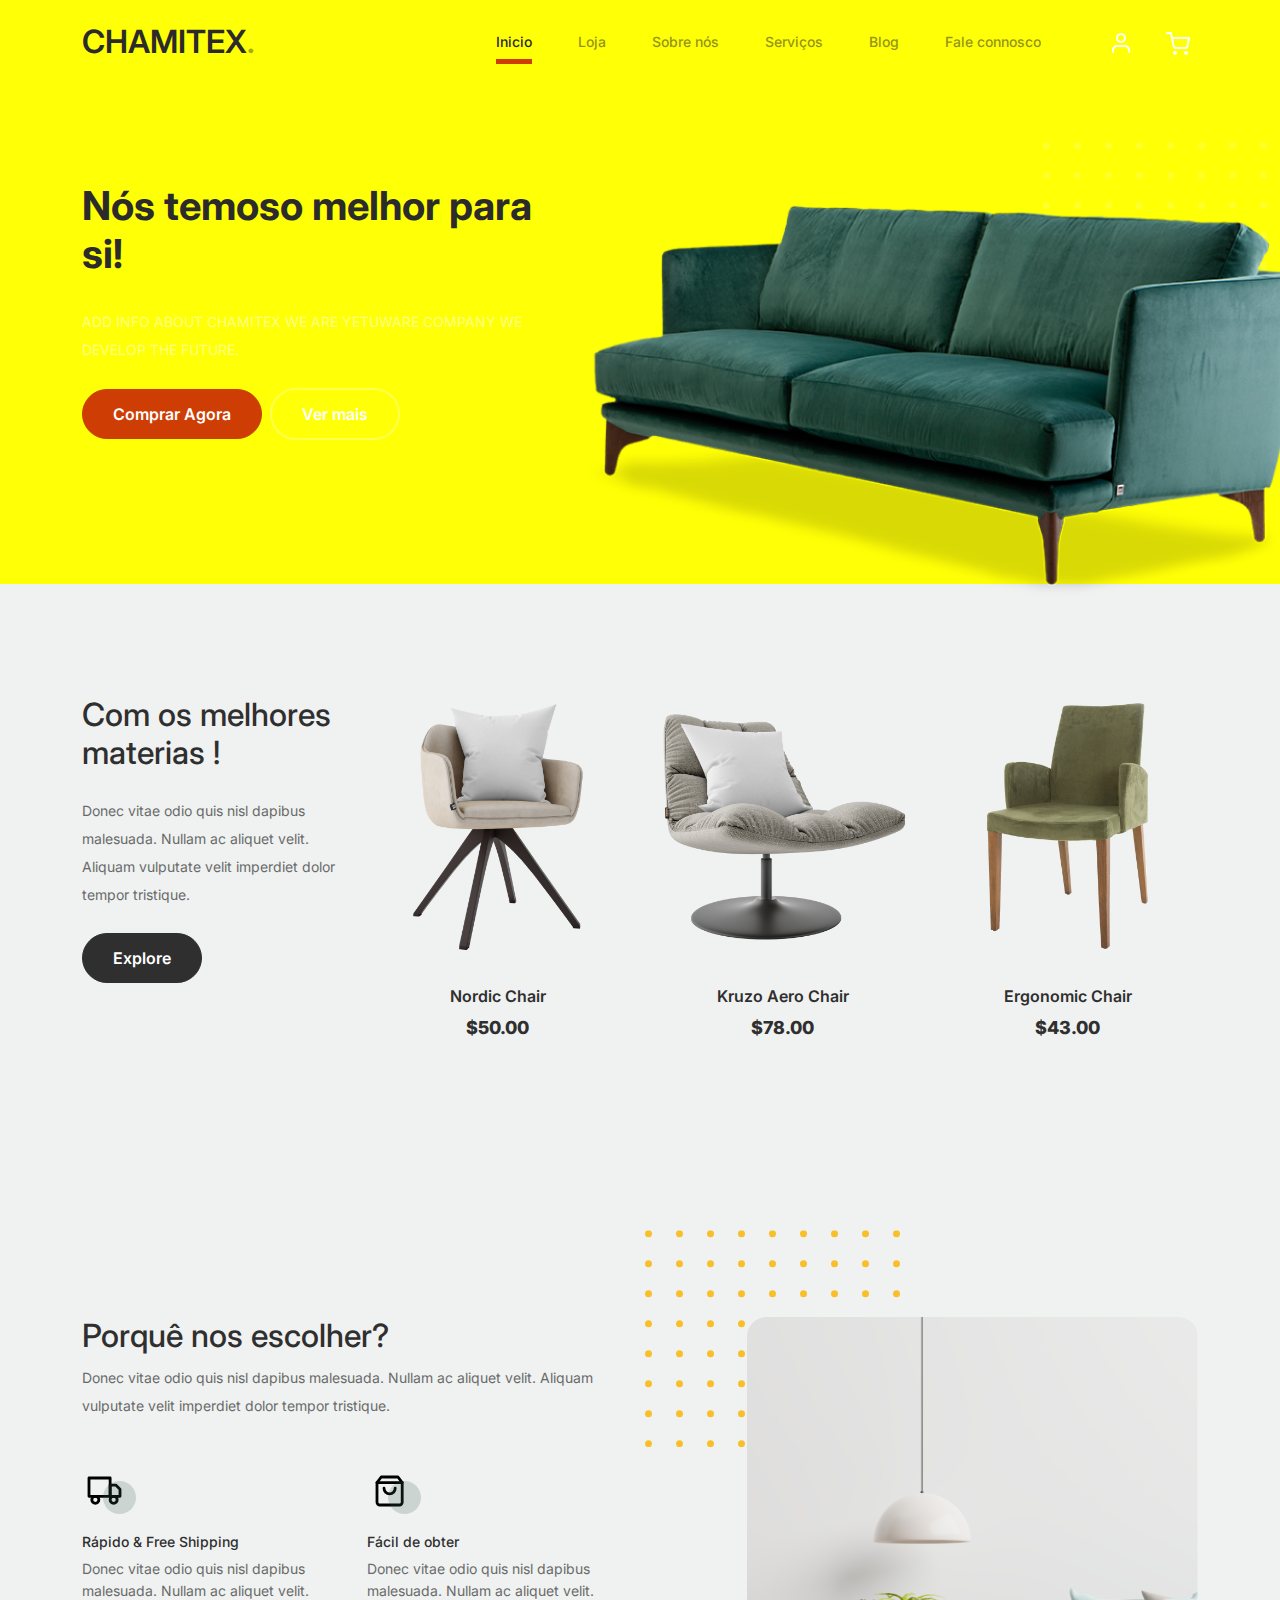
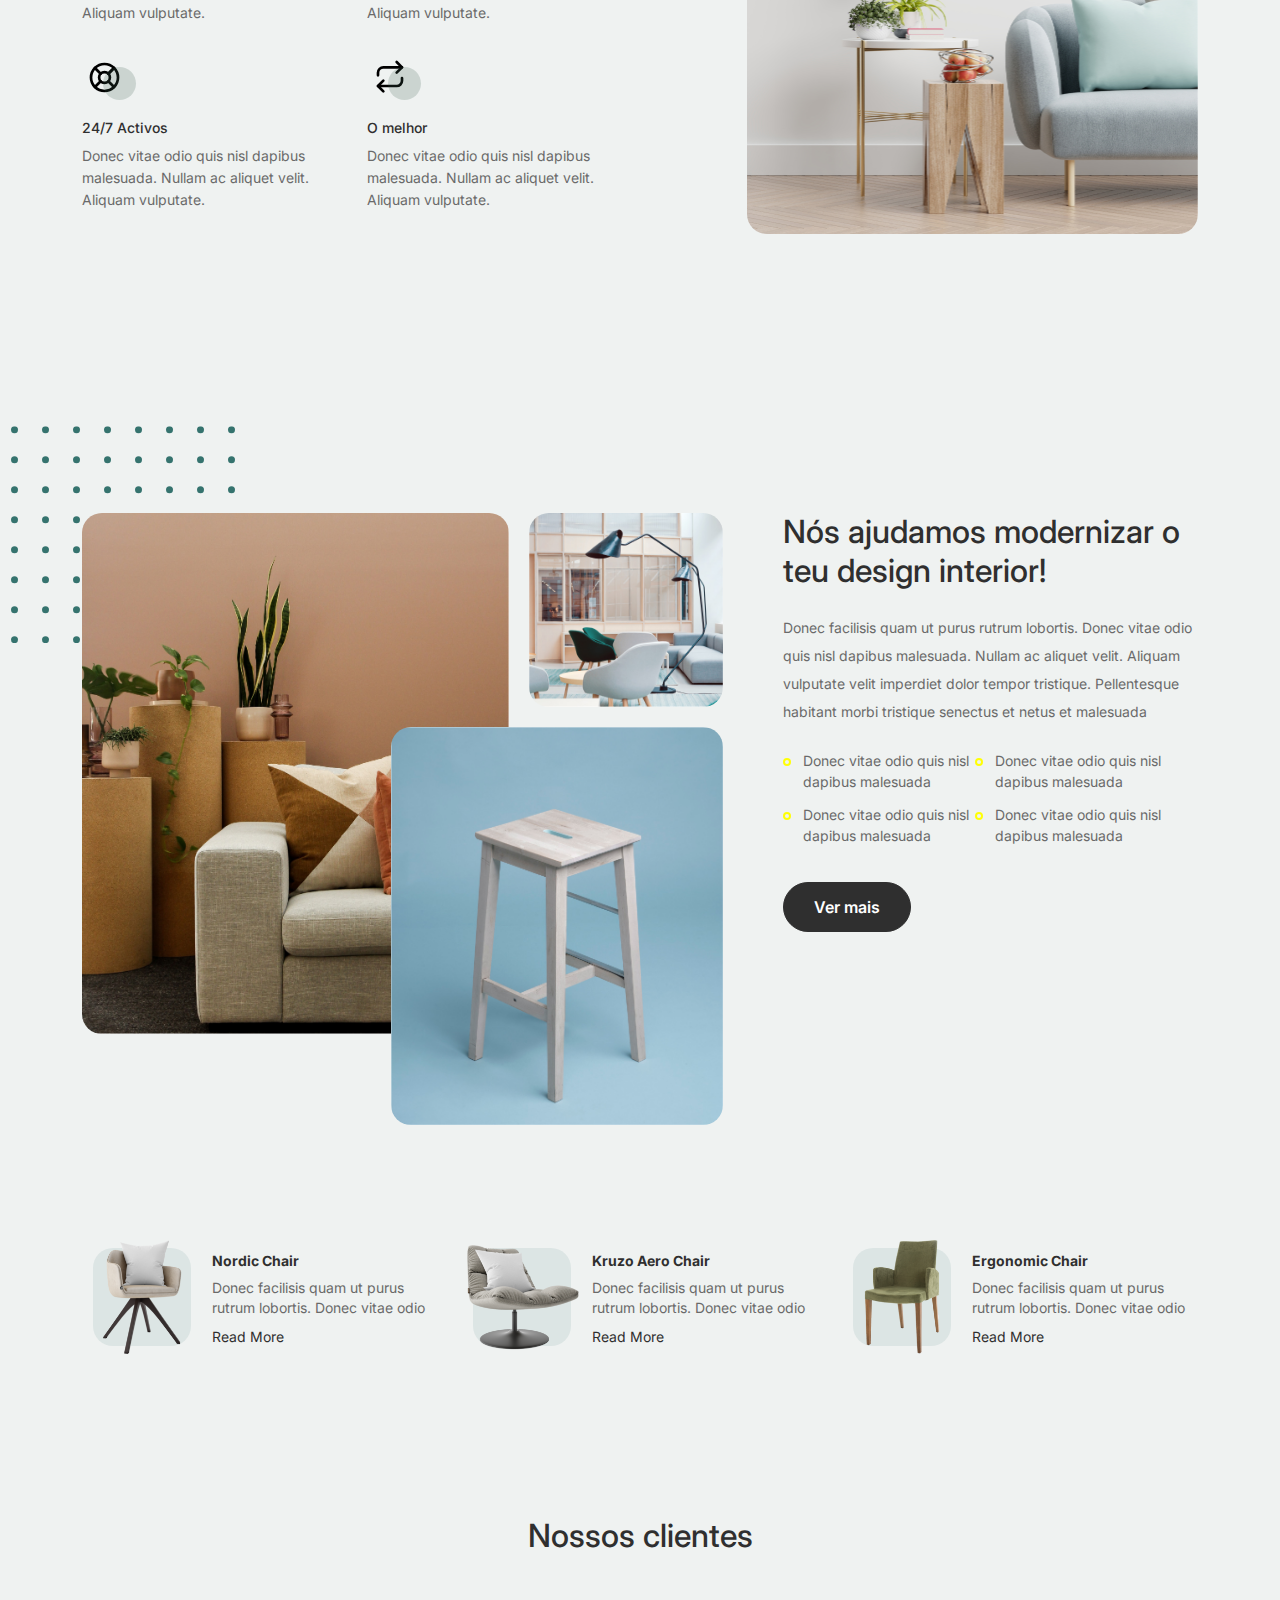
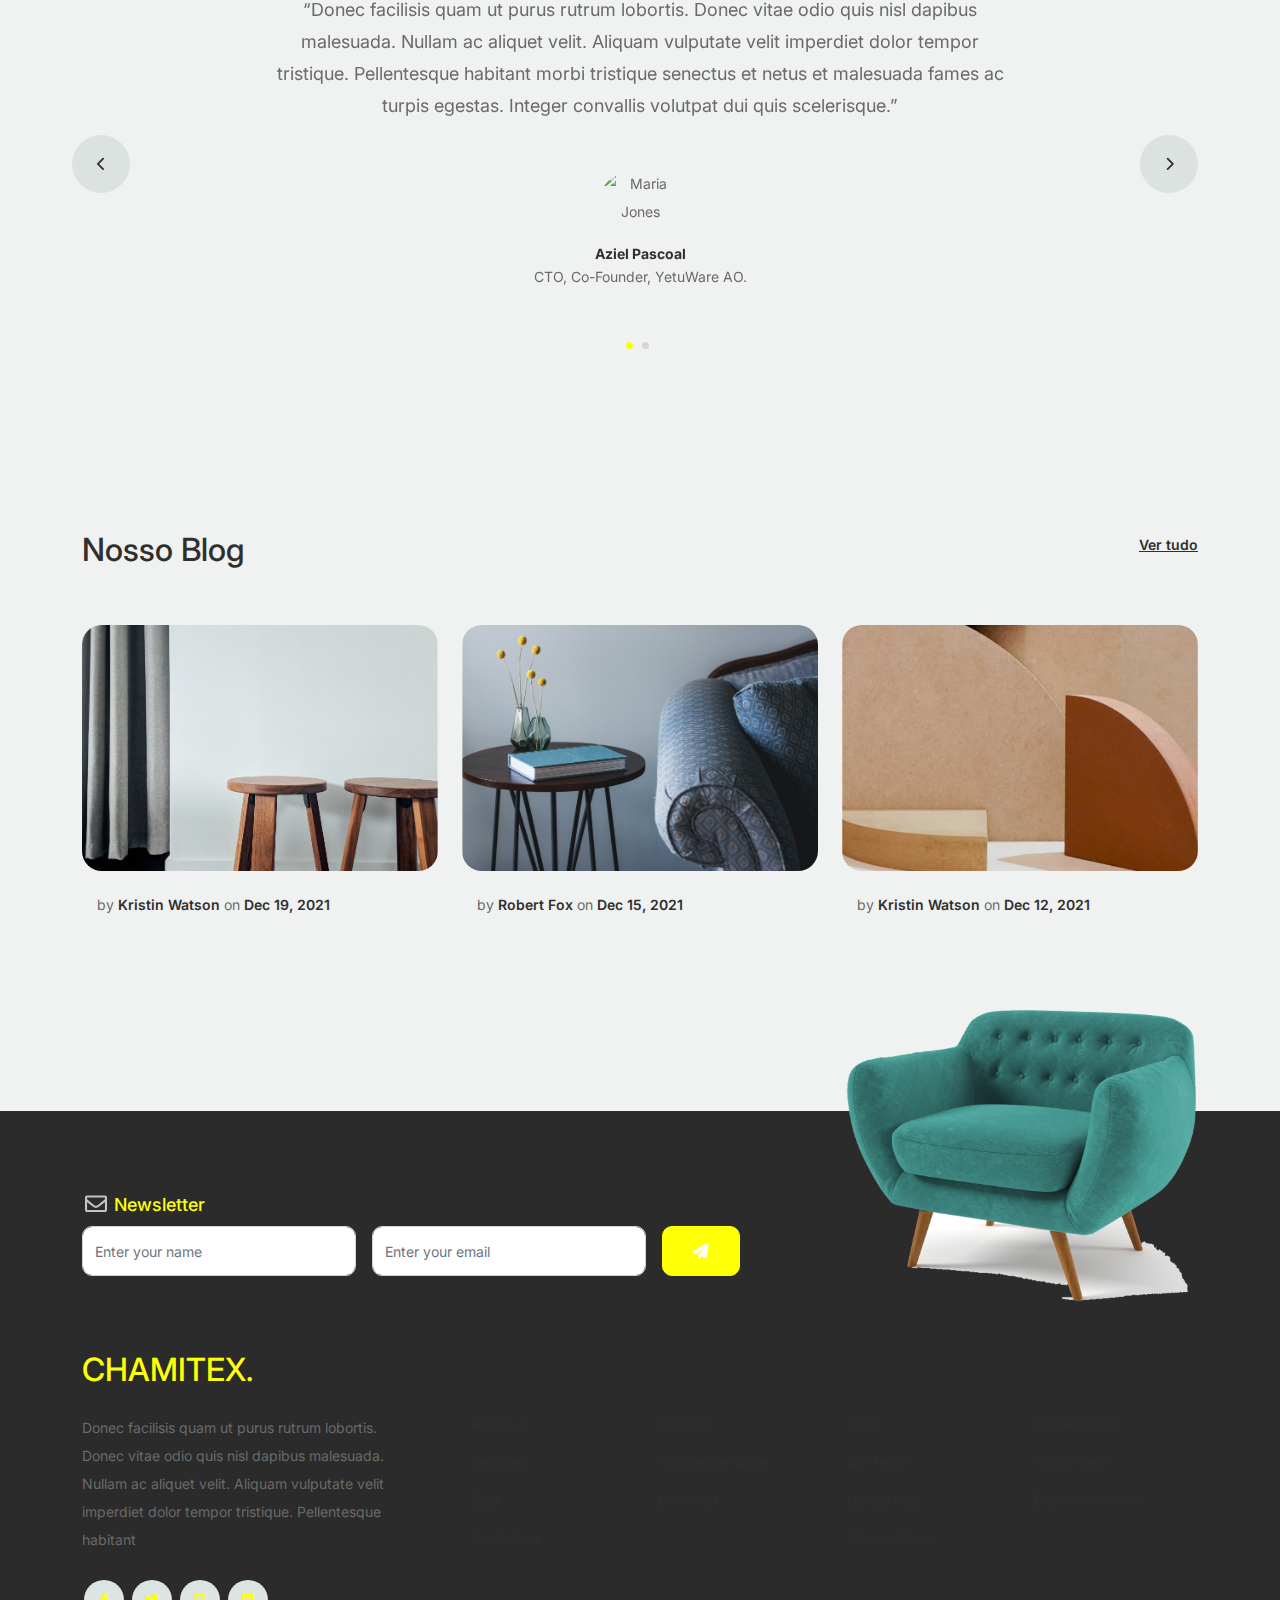
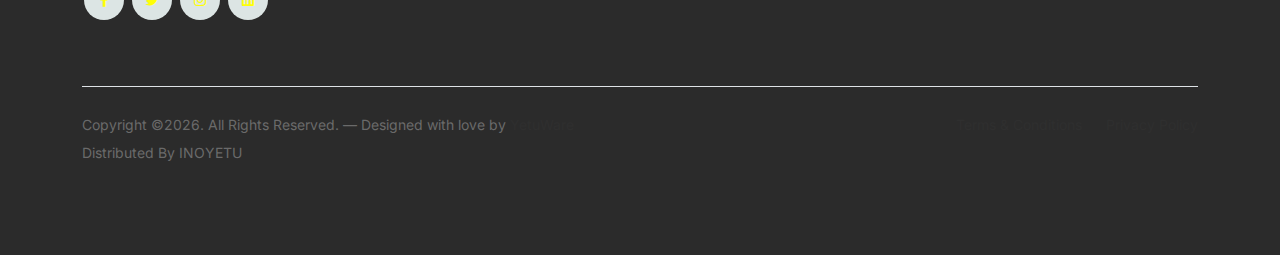
==== commit e407dc7d: "Alteraando pt" ====
--- a/index.html
+++ b/index.html
@@ -60,7 +60,7 @@
 							<div class="intro-excerpt">
 								<h1>Nós temos<span clsas="d-block">o melhor para si!</span></h1>
 								<p class="mb-4">ADD INFO ABOUT CHAMITEX WE ARE YETUWARE COMPANY WE DEVELOP THE FUTURE.</p>
-								<p><a href="" class="btn btn-secondary me-2">Shop Now</a><a href="#" class="btn btn-white-outline">Ver mais</a></p>
+								<p><a href="" class="btn btn-secondary me-2">Comprar Agora</a><a href="#" class="btn btn-white-outline">Ver mais</a></p>
 							</div>
 						</div>
 						<div class="col-lg-7">
